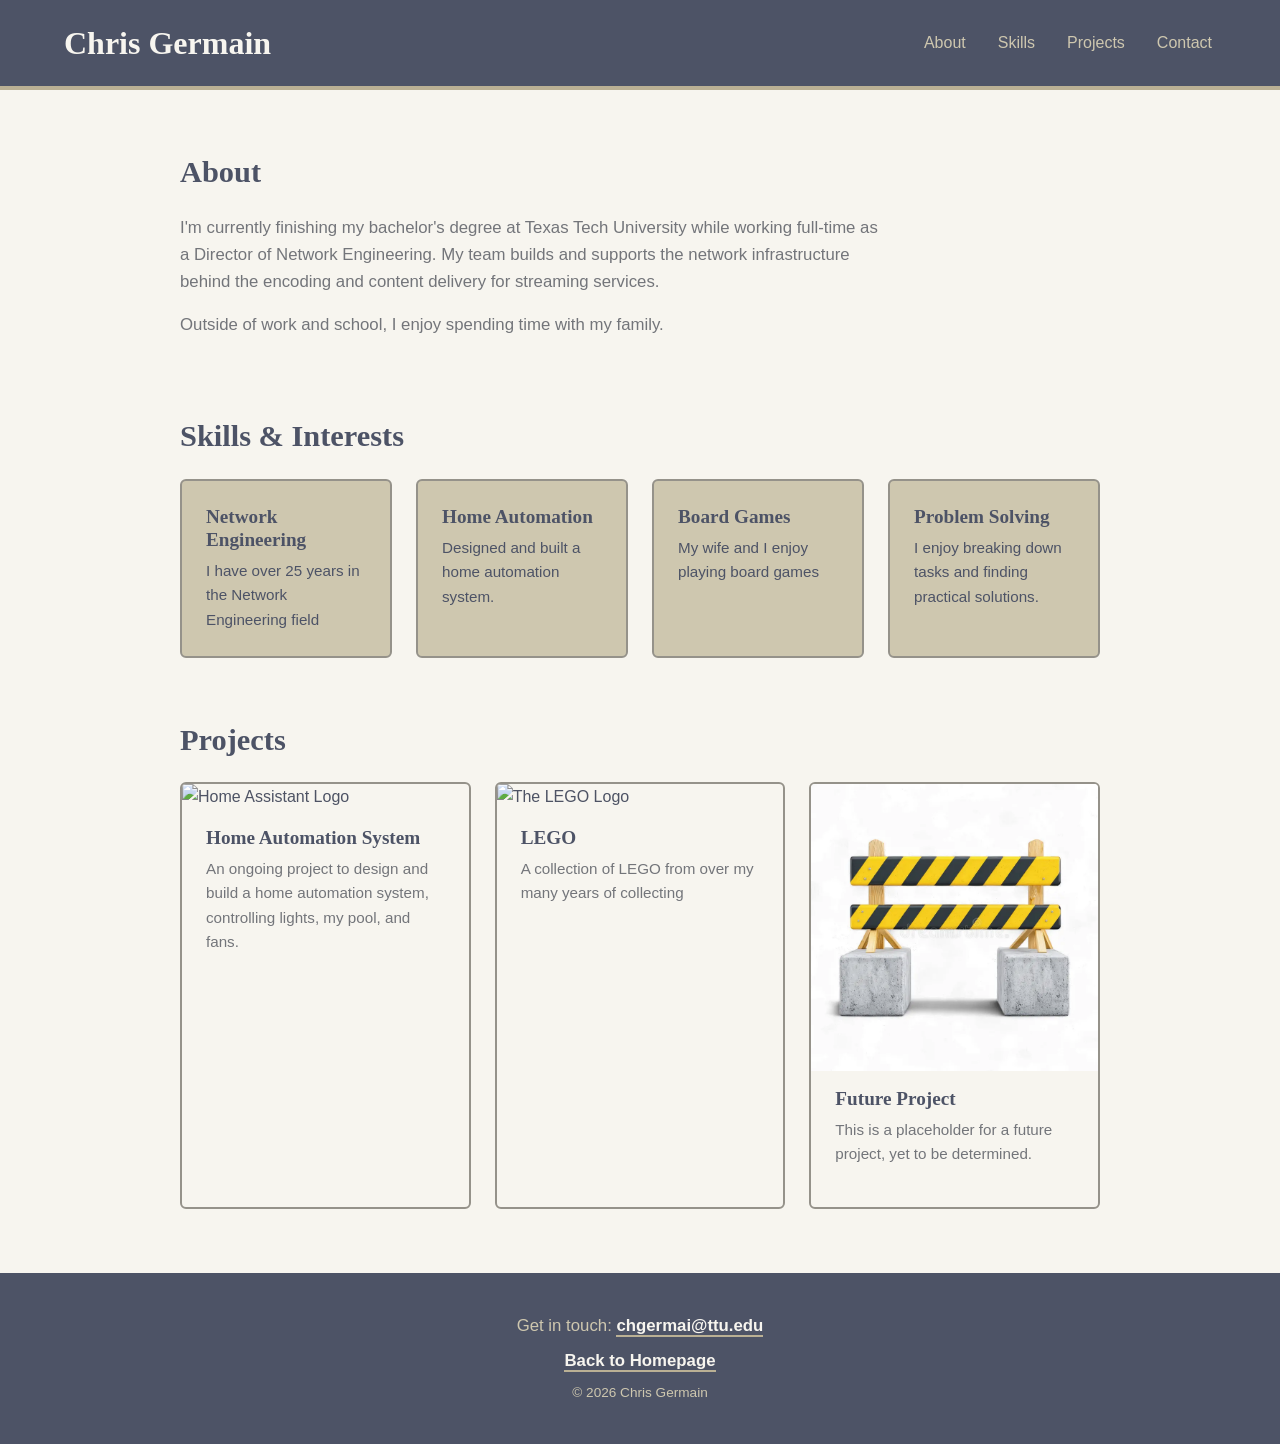
==== project-01/index.html @ 6f5d73bb "feat: initial commit for project-01" ====
<!DOCTYPE html>
<html lang="en">
    <head>
        <meta charset="UTF-8" />
        <meta name="viewport" content="width=device-width, initial-scale=1.0" />
        <title>Chris Germain | Personal Landing Page</title>
        <link rel="stylesheet" href="style.css" />
    </head>
    <body>
        <header class="style-header">
            <h1 class="style-title">Chris Germain</h1>
            <nav class="style-nav">
                <ul>
                    <li><a href="#about">About</a></li>
                    <li><a href="#skills">Skills</a></li>
                    <li><a href="#projects">Projects</a></li>
                    <li><a href="#contact">Contact</a></li>
                </ul>
            </nav>
        </header>

        <main>
            <section id="about" class="about">
                <h2>About</h2>
                <p>
                    I'm currently finishing my bachelor's degree at Texas
                    Tech University while working full-time as a Director
                    of Network Engineering. My team builds and supports the
                    network infrastructure behind the encoding and content
                    delivery for streaming services.
                </p>
                <p>
                    Outside of work and school, I enjoy spending time with
                    my family.
                </p>
            </section>

            <section id="skills" class="skills">
                <h2>Skills &amp; Interests</h2>
                <div class="card-grid">
                    <article class="skill-card">
                        <h3>Network Engineering</h3>
                        <p>I have over 25 years in the Network Engineering field</p>
                    </article>
                    <article class="skill-card">
                        <h3>Home Automation</h3>
                        <p>Designed and built a home automation system.</p>
                    </article>
                    <article class="skill-card">
                        <h3>Board Games</h3>
                        <p>My wife and I enjoy playing board games</p>
                    </article>
                    <article class="skill-card">
                        <h3>Problem Solving</h3>
                        <p>I enjoy breaking down tasks and finding practical solutions.</p>
                    </article>
                </div>
            </section>

            <section id="projects" class="projects">
                <h2>Projects</h2>
                <div class="card-grid">
                    <article class="project-card">
                        <img
                            src="https://camo.githubusercontent.com/3cfef02c675957130352d76646819bbada6eac32a573ca17e5d4c0edc56b0554/68747470733a2f2f7777772e6f70656e686f6d65666f756e646174696f6e2e6f72672f6261646765732f686f6d652d617373697374616e742e706e67"
                            alt="Home Assistant Logo"
                        />
                        <h3>Home Automation System</h3>
                        <p>
                            An ongoing project to design and build a home automation system, controlling lights, my pool, and fans.
                        </p>
                    </article>
                    <article class="project-card">
                        <img
                            src="https://assets.lego.com/logos/v4.5.0/brand-lego.svg"
                            alt="The LEGO Logo"
                        />
                        <h3>LEGO</h3>
                        <p>
                            A collection of LEGO from over my many years of collecting
                        </p>
                    </article>
                    <article class="project-card">
                        <img
                            src="./road-block.jpg"
                            alt="Road block construction barrier"
                        />
                        <h3>Future Project</h3>
                        <p>
                            This is a placeholder for a future project, yet to be determined.
                        </p>
                    </article>
                </div>
            </section>
        </main>

        <footer class="site-footer" id="contact">
            <p>
                Get in touch:
                <a href="mailto:chgermai@ttu.edu">chgermai@ttu.edu</a>
            </p>
            <p>
                <a href="../index.html">Back to Homepage</a>
            </p>
            <p class="footer-note">&copy; 2026 Chris Germain</p>
        </footer>
        
    </body>
</html>
---- project-01/style.css ----
/* Color palette sourced from Google Arts & Culture Art Palette:
   https://artsexperiments.withgoogle.com/artpalette/colors/95928a-73757a-cec7af-bab094-4d5366 */

/* Global Variables */
:root {
    --color-dark: #4d5366;
    --color-mid: #73757a;
    --color-border: #95928a;
    --color-tan: #bab094;
    --color-cream: #cec7af;
    --color-white: #f7f5ef;

    --font-display: "Fraunces", Georgia, serif;
    --font-body: "Inter", Arial, sans-serif;

    --space-xs: 8px;
    --space-sm: 16px;
    --space-md: 24px;
    --space-lg: 40px;
    --space-xl: 64px;
}

/* Section Defaults */

* {
    box-sizing: border-box;
}

body {
    margin: 0;
    font-family: var(--font-body);
    color: var(--color-dark);
    background-color: var(--color-white);
    line-height: 1.6;
}

h1, h2, h3 {
    font-family: var(--font-display);
    color: var(--color-dark);
    line-height: 1.2;
    margin: 0;
}

h2 {
    font-size: 1.9rem;
    font-weight: 600;
    margin-bottom: var(--space-md);
}

h3 {
    font-size: 1.2rem;
    font-weight: 600;
    margin: 0 0 var(--space-xs) 0;
}

p {
    margin: 0 0 var(--space-sm) 0;
    color: var(--color-mid);
    font-size: 1.05rem;
}

a {
    color: var(--color-dark);
    text-decoration: none;
}

/* Header and Navigation */

.style-header {
    display: flex;
    flex-wrap: wrap;
    align-items: center;
    justify-content: space-between;
    padding: var(--space-md) var(--space-xl);
    background-color: var(--color-dark);
    border-bottom: 4px solid var(--color-tan);
}

.style-title {
    color: var(--color-white);
    font-size: 2.0rem;
    font-weight: 700;
}

.style-nav ul {
    display: flex;
    flex-wrap: wrap;
    gap: var(--space-md);
    list-style: none;
    margin: 0;
    padding: 0;
}

.style-nav a {
    color: var(--color-cream);
    font-weight: 500;
    padding: var(--space-xs) 4px;
    border-bottom: 2px solid transparent;
    transition: color 0.25s ease, border-color 0.25s ease;
}

.style-nav a:hover {
    color: var(--color-white);
    border-bottom: 2px solid var(--color-tan);
}

/* Main */

main {
    display: flex;
    flex-direction: column;
    gap: var(--space-xl);
    max-width: 1000px;
    margin: 0 auto;
    padding: var(--space-xl) var(--space-lg);
}

section {
    display: flex;
    flex-direction: column;
}

.about p {
    max-width: 700px;
}

/* Skills */

.card-grid {
    display: flex;
    flex-wrap: wrap;
    gap: var(--space-md);
}

.skill-card {
    flex: 1 1 200px;
    padding: var(--space-md);
    background-color: var(--color-cream);
    border: 2px solid var(--color-border);
    border-radius: 6px;
    transition: transform 0.25s ease, box-shadow 0.25s ease;
}

.skill-card:hover {
    transform: translateY(-4px);
    box-shadow: 0 8px 16px #4d536640;
}

.skill-card p {
    color: var(--color-dark);
    font-size: 0.95rem;
    margin: 0;
}

.project-card {
    flex: 1 1 260px;
    display: flex;
    flex-direction: column;
    background-color: var(--color-white);
    border: 2px solid var(--color-border);
    border-radius: 6px;
    overflow: hidden;
    transition: transform 0.25s ease, box-shadow 0.25s ease;
}

.project-card:hover {
    transform: translateY(-6px);
    box-shadow: 0 10px 20px #4d53664d;
}

.project-card img {
    width: auto;
    height: auto;
    object-fit: cover;
    display: block;
    filter: saturate(0.9);
    transition: filter 0.25s ease;
}

.project-card:hover img {
    filter: saturate(1.1);
}

.project-card h3,
.project-card p {
    padding: 0 var(--space-md);
}

.project-card h3 {
    margin-top: var(--space-sm);
}

.project-card p {
    padding-bottom: var(--space-md);
    font-size: 0.95rem;
}

/* Footer */

.site-footer {
    display: flex;
    flex-direction: column;
    align-items: center;
    gap: var(--space-xs);
    padding: var(--space-lg);
    background-color: var(--color-dark);
    text-align: center;
}

.site-footer p {
    color: var(--color-cream);
    margin: 0;
}

.site-footer a {
    color: var(--color-white);
    font-weight: 600;
    border-bottom: 2px solid var(--color-tan);
    transition: color 0.25s ease, border-color 0.25s ease;
}

.site-footer a:hover {
    color: var(--color-tan);
    border-bottom-color: var(--color-white);
}

.footer-note {
    font-size: 0.85rem;
    color: var(--color-border);
}
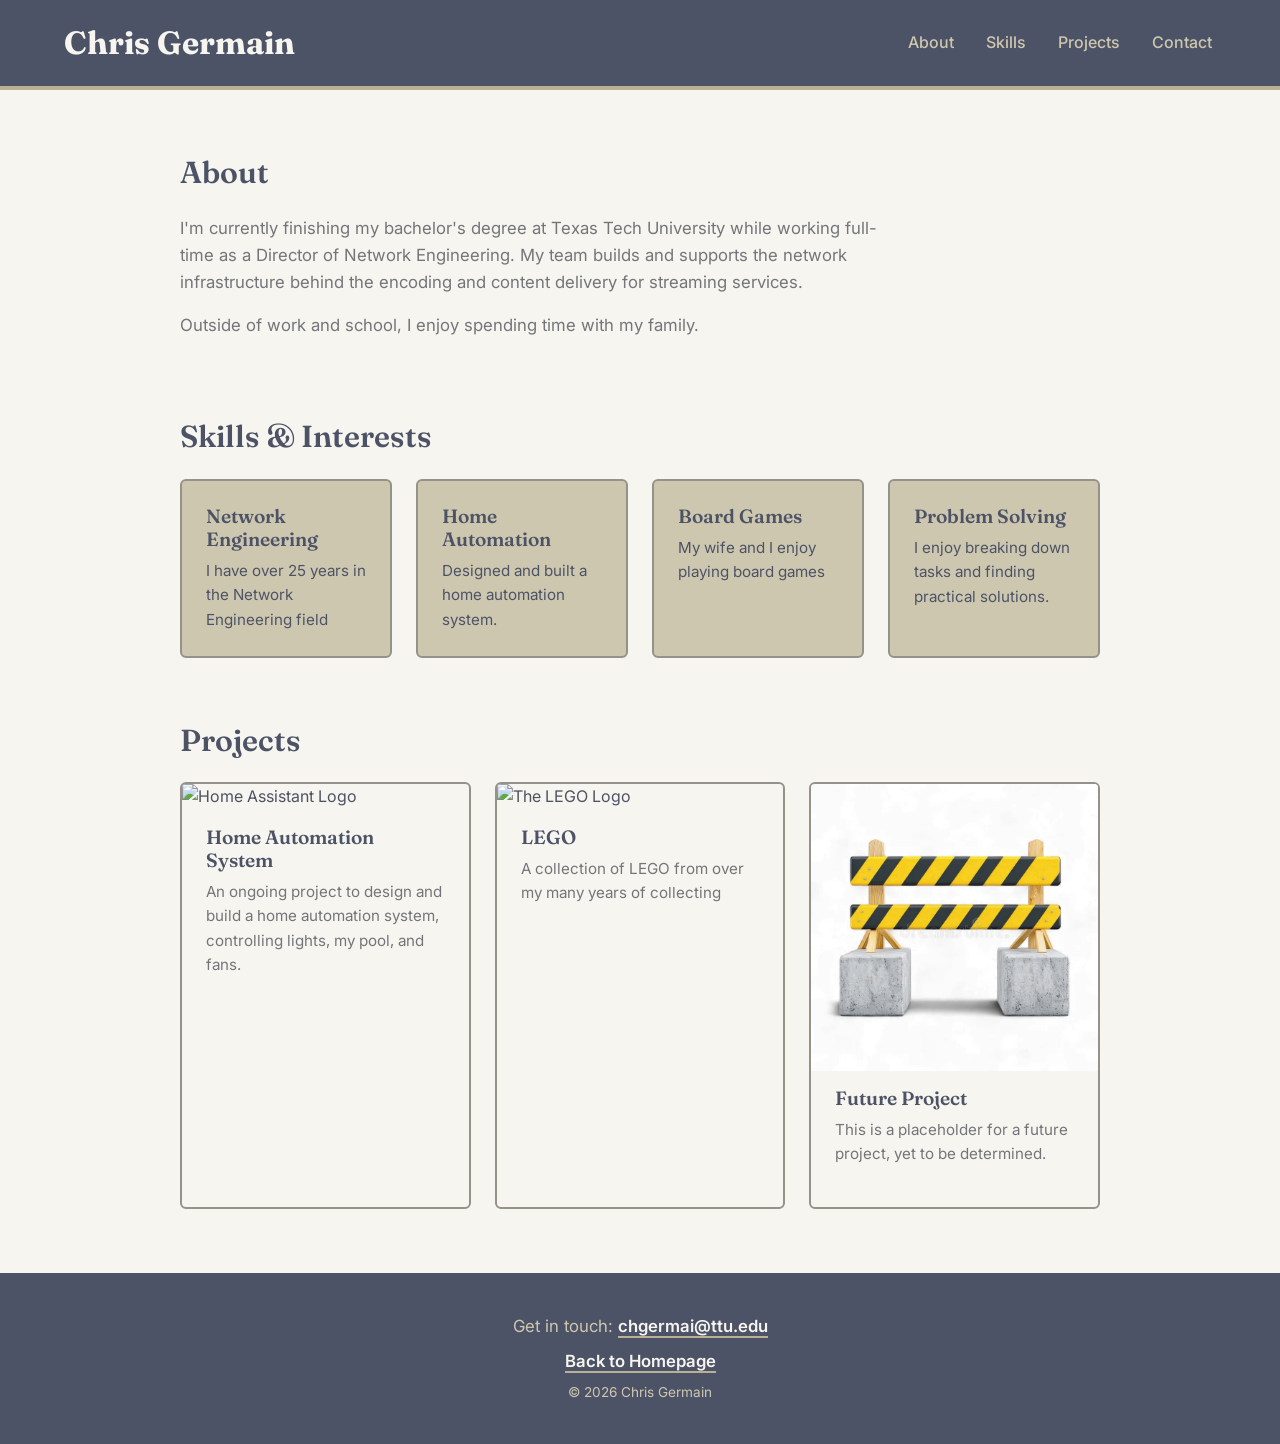
==== commit b826ef73: "fix: correct main page link, font loading, and  add responsive section." ====
--- a/project-01/index.html
+++ b/project-01/index.html
@@ -4,6 +4,7 @@
         <meta charset="UTF-8" />
         <meta name="viewport" content="width=device-width, initial-scale=1.0" />
         <title>Chris Germain | Personal Landing Page</title>
+        <link href="https://fonts.googleapis.com/css2?family=Fraunces&family=Inter&display=swap" rel="stylesheet" />
         <link rel="stylesheet" href="style.css" />
     </head>
     <body>
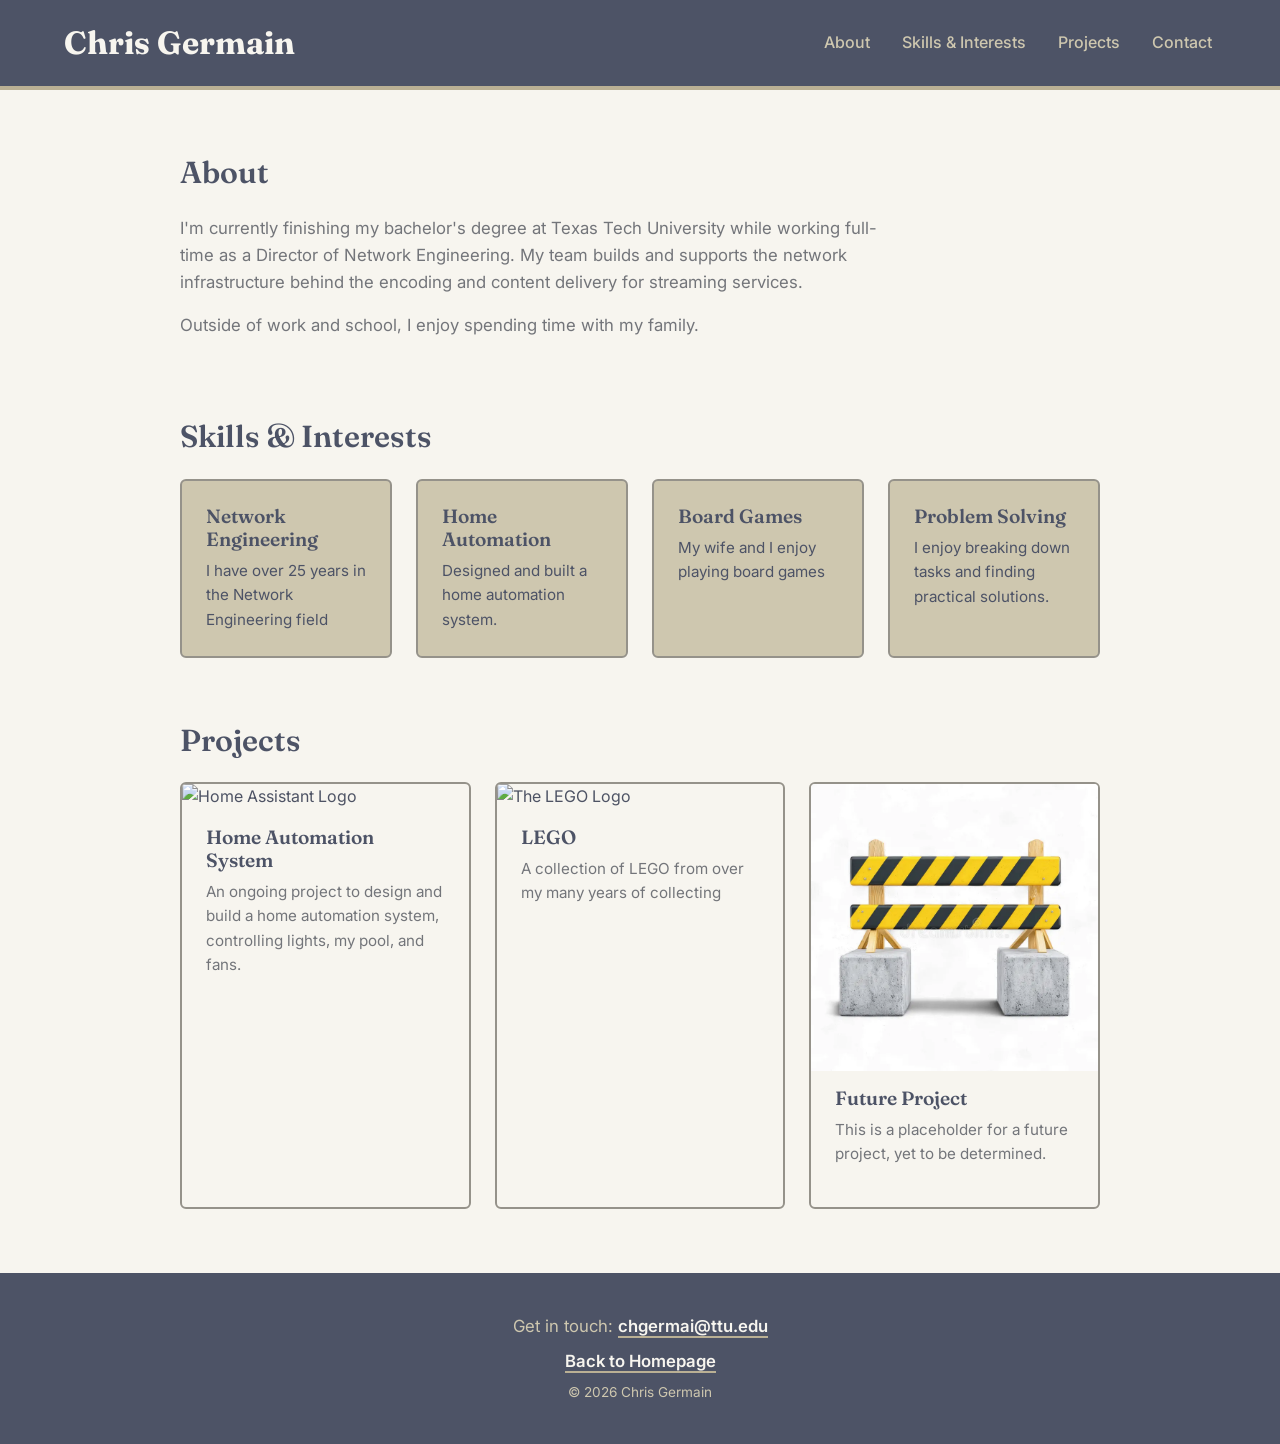
==== commit 8215670f: "fix: update header nav bar" ====
--- a/project-01/index.html
+++ b/project-01/index.html
@@ -13,7 +13,7 @@
             <nav class="style-nav">
                 <ul>
                     <li><a href="#about">About</a></li>
-                    <li><a href="#skills">Skills</a></li>
+                    <li><a href="#skills">Skills & Interests</a></li>
                     <li><a href="#projects">Projects</a></li>
                     <li><a href="#contact">Contact</a></li>
                 </ul>
--- a/project-01/style.css
+++ b/project-01/style.css
@@ -228,3 +228,30 @@
     font-size: 0.85rem;
     color: var(--color-border);
 }
+
+/* Responsive - Mobile */
+
+@media (max-width: 640px) {
+    .style-header {
+        flex-direction: column;
+        align-items: flex-start;
+        padding: var(--space-md);
+    }
+ 
+    .style-nav ul {
+        gap: var(--space-sm);
+    }
+ 
+    main {
+        padding: var(--space-lg) var(--space-sm);
+        gap: var(--space-lg);
+    }
+ 
+    .card-grid {
+        flex-direction: column;
+    }
+ 
+    h2 {
+        font-size: 1.5rem;
+    }
+}
